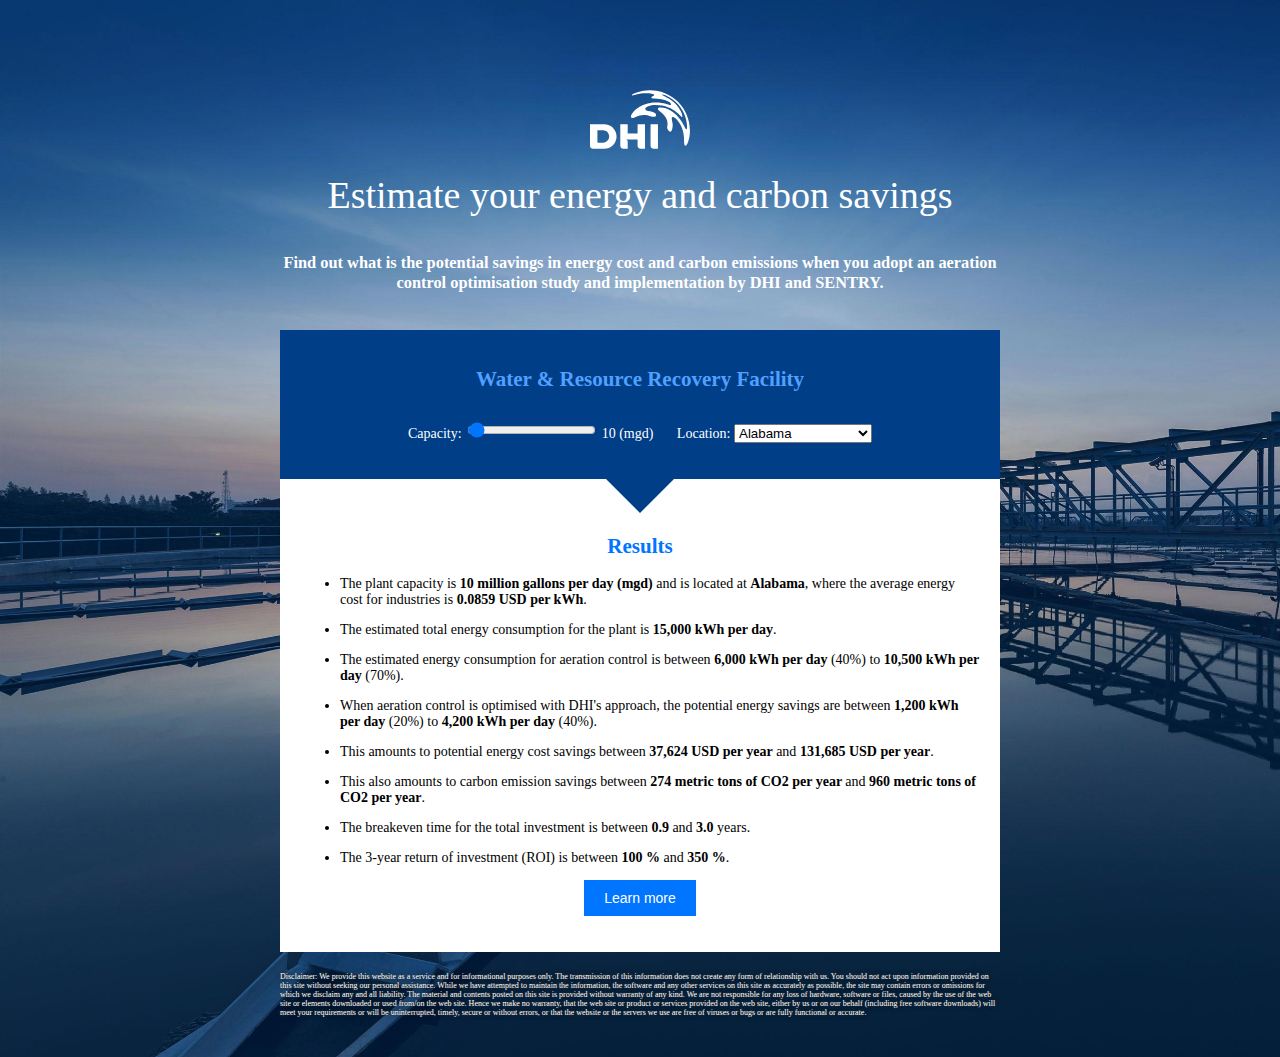
==== index.html @ 5b71ed50 "Update index.html" ====
<!doctype html>
<html lang="en">

<head>
    <meta charset="utf-8">
    <meta name="viewport" content="width=device-width, initial-scale=1">

    <style>
        body {
            font-family:
                /* @font-family */
                "Segoe UI";
            font-size: 14px;
	 margin: 0;
	padding: 0;
        }
    </style>

    <!-- Bootstrap core CSS -->
    <link href="/docs/5.0/dist/css/bootstrap.min.css" rel="stylesheet"
        integrity="sha384-EVSTQN3/azprG1Anm3QDgpJLIm9Nao0Yz1ztcQTwFspd3yD65VohhpuuCOmLASjC" crossorigin="anonymous">

    <title>DHI energy and carbon savings calculator</title>

</head>

<script src="https://cdn.jsdelivr.net/npm/bootstrap@5.2.1/dist/js/bootstrap.bundle.min.js"
    integrity="sha384-u1OknCvxWvY5kfmNBILK2hRnQC3Pr17a+RTT6rIHI7NnikvbZlHgTPOOmMi466C8"
    crossorigin="anonymous"></script>

<script src="ROICalculator.js"></script>

<body onload="calculateROI()">
    
    <div class="container" align="center" style="background-image: url('calc-background.jpg'); background-size: cover; padding-top:50px;">

        <div class="container" style="max-width: 720px; padding: 20px;">
            
            <div class="row" align="center" style="padding-top: 20px; padding-bottom: 20px;">
                <img width="100" height="59" src="DHI_Logo_White.svg">
            </div>

            <div class="row" align="center" style="color: white; padding-bottom: 20px;"><h1 style="font-weight: 200; font-size:38px; padding:0; margin:0;">Estimate your energy and carbon savings</h1></div>
            
            <div class="row" align="center" style="color: white; padding-bottom: 20px;"><h3>Find out what is the potential savings in energy cost and carbon emissions when you adopt an aeration control optimisation study and implementation by DHI and SENTRY.</h3></div>

            <!-- Calculator controls -->
            <div class="row" align="center" style="background-color: #003e88; color:#50a0ff; padding: 20px;"><strong style="display: block"><h2>Water & Resource Recovery Facility</h2></strong>
                <div class="col" style="padding-top: 10px; color: white; display: inline-block;" >Capacity: 
                    <input type="range" min="2" max="500" value="10" class="myslider" id="sliderRange"
                        oninput="showValue1(this.value)">
                    <label for="plantSize"><span id="plantSize">10</span></label><label> (mgd)</label>
                </div>
                <div class="col" style="padding-top: 10px; color: white; padding-left: 20px; display: inline;" >Location: 
                    <select id="plantLocation" onChange="calculateROI()"
                        style"="padding: 6px; margin-left: 0px; border-radius: 4px; text-decoration: none; line-height: 30px; min-width: 167px; border: solid black 1px;">
                        <option value=0.0859>Alabama</option>
                        <option value=0.1974>Alaska</option>
                        <option value=0.0791>Arizona</option>
                        <option value=0.0798>Arkansas</option>
                        <option value=0.1782>California</option>
                        <option value=0.0879>Colorado</option>
                        <option value=0.15>Connecticut</option>
                        <option value=0.0877>Delaware</option>
                        <option value=0.0708>District of Columbia</option>
                        <option value=0.0936>Florida</option>
                        <option value=0.1297>Georgia</option>
                        <option value=0.3709>Hawaii</option>
                        <option value=0.0797>Idaho</option>
                        <option value=0.0932>Illinois</option>
                        <option value=0.0937>Indiana</option>
                        <option value=0.0897>Iowa</option>
                        <option value=0.0864>Kansas</option>
                        <option value=0.0864>Kentucky</option>
                        <option value=0.0753>Louisiana</option>
                        <option value=0.1239>Maine</option>
                        <option value=0.105>Maryland</option>
                        <option value=0.18>Massachusetts</option>
                        <option value=0.0878>Michigan</option>
                        <option value=0.1017>Minnesota</option>
                        <option value=0.0704>Mississippi</option>
                        <option value=0.0929>Missouri</option>
                        <option value=0.0543>Montana</option>
                        <option value=0.0777>Nebraska</option>
                        <option value=0.0902>Nevada</option>
                        <option value=0.145>New Hampshire</option>
                        <option value=0.1299>New Jersey</option>
                        <option value=0.0648>New Mexico</option>
                        <option value=0.0765>New York</option>
                        <option value=0.0692>North Carolina</option>
                        <option value=0.0689>North Dakota</option>
                        <option value=0.0815>Ohio</option>
                        <option value=0.0761>Oklahoma</option>
                        <option value=0.0611>Oregon</option>
                        <option value=0.0853>Pennsylvania</option>
                        <option value=0.1741>Rhode Island</option>
                        <option value=0.0768>South Carolina</option>
                        <option value=0.0838>South Dakota</option>
                        <option value=0.071>Tennessee</option>
                        <option value=0.0752>Texas</option>
                        <option value=0.0672>Utah</option>
                        <option value=0.1229>Vermont</option>
                        <option value=0.0796>Virginia</option>
                        <option value=0.0559>Washington</option>
                        <option value=0.0718>West Virginia</option>
                        <option value=0.093>Wisconsin</option>
                        <option value=0.0675>Wyoming</option>
                    </select><br><br>
                </div>
            </div>

            <!-- Results -->
            <div class="row" style="background-color: white; padding-left: 20px; padding-right: 20px; padding-bottom: 20px;" align="center">
                <img src="calc-table-blue-arrow.svg"  alt="" width="10%">
                
                <h2 class="roiResultsTitle" id="roiResultsTitle"" style="color: #0075FF;"></h2>
                <div class="row" align="left">
                    <p class="roiAnalyticValue" id="energyCost"></p>
                </div>
                <div class="row" align="left">
                    <p class="roiAnalyticValue" id="totalEnergyConsumption"></p>
                </div>
                <div class="row" align="left">
                    <p class="roiAnalyticValue" id="aerationEnergyConsumption"></p>
                </div>
                <div class="row" align="left">
                    <p class="roiAnalyticValue" id="potentialAerationEnergyReduction"></p>
                </div>
                <div class="row" align="left">
                    <p class="roiAnalyticValue" id="potentialEnergySavings"></p>
                </div>
                <div class="row" align="left">
                    <p class="roiAnalyticValue" id="potentialCO2EmissionSavings"></p>
                </div>
                <div class="row" align="left">
                    <p class="roiAnalyticValue" id="feasibilityStudyInvestment"></p>
                </div>
                <div class="row" align="left">
                    <p class="roiAnalyticValue" id="implementationInvestment"></p>
                </div>
                <div class="row" align="left">
                    <p class="roiAnalyticValue" id="breakevenTime"></p>
                </div>
                <div class="row" align="left">
                    <p class="roiAnalyticValue" id="3YearROI"></p>
                </div>
                <div class="row">
                    <button type="button" class="btn btn-primary" style="background-color: #0075FF; padding: 10px 20px; cursor: pointer; border: 0; color: white; font-size:14px;" onclick="window.location.href='https://ocean.dhigroup.com/WEFTEC-2022/';">Learn more</button>
                </div><br>
            </div>
            
            <!-- Disclaimer -->
            <div class="row" align="left" style="font-size: 8px; color: white; text-shadow: 0 0 5px #333, 0 0 2px #333; padding-top: 20px; padding-bottom: 20px;" id="disclaimer">Disclaimer: We provide this website as a service
                    and for informational purposes only.
                    The transmission of this information does not create any form of relationship with us. You
                    should not act upon information provided on this site without seeking our personal
                    assistance. While we have attempted to maintain the information, the software and any other
                    services on this site as accurately as possible, the site may contain errors or omissions
                    for which we disclaim any and all liability. The material and contents posted on this site
                    is provided without warranty of any kind.

                    We are not responsible for any loss of hardware, software or files, caused by the use of the
                    web site or elements downloaded or used from/on the web site. Hence we make no warranty,
                    that the web site or product or services provided on the web site, either by us or on our
                    behalf (including free software downloads) will meet your requirements or will be
                    uninterrupted, timely, secure or without errors, or that the website or the servers we use
                    are free of viruses or bugs or are fully functional or accurate.
            </div>
            
        </div>
    </div>
</body>
</html>
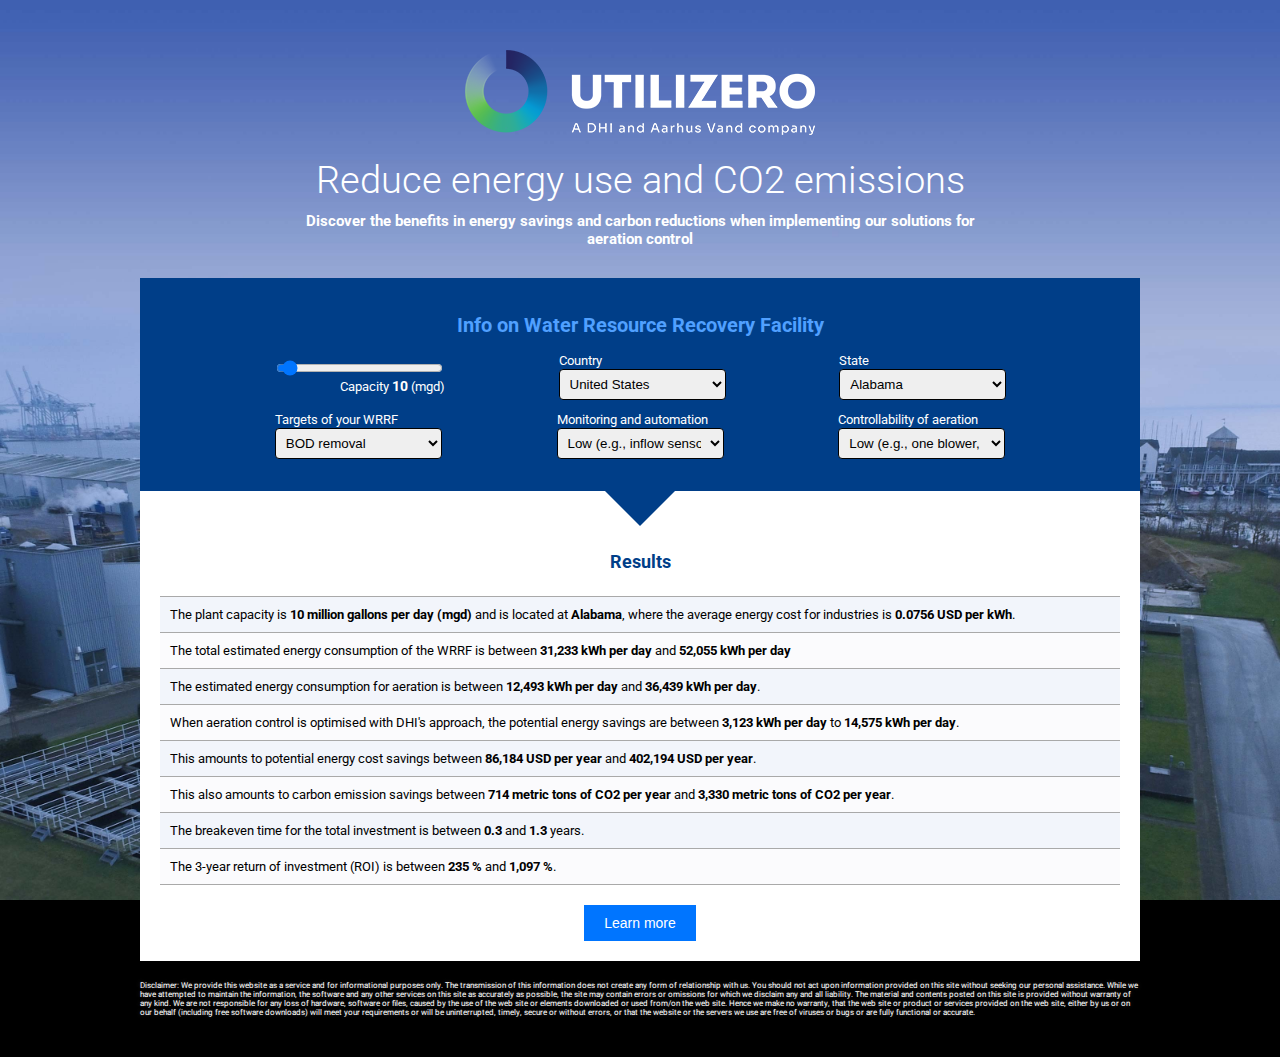
==== commit 8d5f8072: "Updated version of Utilizero" ====
--- a/index.html
+++ b/index.html
@@ -1,173 +1,171 @@
-<!doctype html>
+<!DOCTYPE html>
 <html lang="en">
+  <head>
+    <meta charset="utf-8" />
+    <title>Utilizero & DHI energy and carbon savings calculator</title>
+    <meta name="viewport" content="width=device-width, initial-scale=1.0" />
+    <link
+      href="https://fonts.googleapis.com/css2?family=Roboto:wght@100;300;400;500;700&display=swap"
+      rel="stylesheet"
+    />
+    <link
+      rel="icon"
+      type="image/x-icon"
+      href="images/UTILIZERO_Logo_Tagline_Transparent_NEG_RGB_64px.png"
+    />
+    <link href="/css/styles.css" rel="stylesheet" />
+  </head>
 
-<head>
-    <meta charset="utf-8">
-    <meta name="viewport" content="width=device-width, initial-scale=1">
+  <body>
+    <div class="container">
+      <img
+        class="logo"
+        src="images/UTILIZERO_Logo_Tagline_Transparent_NEG_RGB_350.png"
+      />
+      <h1>Reduce energy use and CO2 emissions</h1>
+      <h3>
+        Discover the benefits in energy savings and carbon reductions when
+        implementing our solutions for aeration control​
+      </h3>
 
-    <style>
-        body {
-            font-family:
-                /* @font-family */
-                "Segoe UI";
-            font-size: 14px;
-	 margin: 0;
-	padding: 0;
-        }
-    </style>
+      <div class="contentHeader">
+        <h2>Info on Water Resource Recovery Facility</h2>
 
-    <!-- Bootstrap core CSS -->
-    <link href="/docs/5.0/dist/css/bootstrap.min.css" rel="stylesheet"
-        integrity="sha384-EVSTQN3/azprG1Anm3QDgpJLIm9Nao0Yz1ztcQTwFspd3yD65VohhpuuCOmLASjC" crossorigin="anonymous">
+        <div class="controlsContainer">
+          <div class="controlItem rowFlex">
+            <label for="range"
+              >Capacity
+              <span class="ab">
+                <span class="plantSize" id="plantSize">10</span>
+                <span>(mgd)</span>
+              </span></label
+            >
+            <input
+              type="range"
+              name="range"
+              min="2"
+              max="200"
+              value="10"
+              class="capacityRange"
+              oninput="showValue1(this.value)"
+            />
+          </div>
 
-    <title>DHI energy and carbon savings calculator</title>
+          <div class="controlItem">
+            <label>Country</label>
+            <select class="plantLocation" id="plantWRRF">
+              <option>United States</option>
+            </select>
+          </div>
 
-</head>
+          <div class="controlItem">
+            <label>State</label>
+            <select
+              class="plantLocation"
+              id="plantLocation"
+              onChange="calculateROI()"
+            ></select>
+          </div>
+        </div>
 
-<script src="https://cdn.jsdelivr.net/npm/bootstrap@5.2.1/dist/js/bootstrap.bundle.min.js"
-    integrity="sha384-u1OknCvxWvY5kfmNBILK2hRnQC3Pr17a+RTT6rIHI7NnikvbZlHgTPOOmMi466C8"
-    crossorigin="anonymous"></script>
+        <div class="controlsContainer">
+          <div class="controlItem">
+            <label>Targets of your WRRF</label>
+            <select
+              class="plantLocation"
+              id="plantTargetType"
+              onChange="calculateROI()"
+            >
+              <option value="type1">BOD removal</option>
+              <option value="type2">BOD, NH4-N removal</option>
+              <option value="type3">BOD, N removal</option>
+              <option value="type4">BOD, N, P removal</option>
+            </select>
+          </div>
 
-<script src="ROICalculator.js"></script>
+          <div class="controlItem">
+            <label>Monitoring and automation</label>
+            <select
+              class="plantLocation"
+              id="plantAutomationLevel"
+              onChange="calculateROI()"
+            >
+              <option value="type1">Low (e.g., inflow sensors)</option>
+              <option value="type2">
+                Medium (e.g., DO sensors in process tanks, SCADA for part of the
+                plant)
+              </option>
+              <option value="type3">
+                High (e.g., NH4 sensors in process tanks, airflow sensors, SCADA
+                for the full plant)
+              </option>
+            </select>
+          </div>
 
-<body onload="calculateROI()">
-    
-    <div class="container" align="center" style="background-image: url('calc-background.jpg'); background-size: cover; padding-top:50px;">
+          <div class="controlItem">
+            <label>Controllability of aeration</label>
+            <select
+              class="plantLocation"
+              id="plantAerationLevel"
+              onChange="calculateROI()"
+            >
+              <option value="type1">
+                Low (e.g., one blower, aeration is also used for mixing)
+              </option>
+              <option value="type2">
+                Medium (e.g., multiple blowers, mixers)
+              </option>
+              <option value="type3">
+                High (e.g., multiple high-efficiency blowers, mixers, valve
+                regulation)
+              </option>
+            </select>
+          </div>
+        </div>
+      </div>
 
-        <div class="container" style="max-width: 720px; padding: 20px;">
-            
-            <div class="row" align="center" style="padding-top: 20px; padding-bottom: 20px;">
-                <img width="100" height="59" src="DHI_Logo_White.svg">
-            </div>
+      <div class="content">
+        <div class="contentArrowDown"></div>
+        <h4 class="roiResultsTitle" id="roiResultsTitle"></h4>
+        <ul class="roiAnalyticValues">
+          <li id="energyCost"></li>
+          <li id="totalEnergyConsumption"></li>
+          <li id="aerationEnergyConsumption"></li>
+          <li id="potentialAerationEnergyReduction"></li>
+          <li id="potentialEnergySavings"></li>
+          <li id="potentialCO2EmissionSavings"></li>
+          <li id="breakevenTime"></li>
+          <li id="3YearROI"></li>
+        </ul>
+        <button
+          type="button"
+          class="learnMore"
+          onclick="location.href='mailto:info@utilizero.com?subject=I am interested in saving energy and reducing CO2 footprint';"
+        >
+          Learn more
+        </button>
+      </div>
 
-            <div class="row" align="center" style="color: white; padding-bottom: 20px;"><h1 style="font-weight: 200; font-size:38px; padding:0; margin:0;">Estimate your energy and carbon savings</h1></div>
-            
-            <div class="row" align="center" style="color: white; padding-bottom: 20px;"><h3>Find out what is the potential savings in energy cost and carbon emissions when you adopt an aeration control optimisation study and implementation by DHI and SENTRY.</h3></div>
+      <div class="disclaimer">
+        Disclaimer: We provide this website as a service and for informational
+        purposes only. The transmission of this information does not create any
+        form of relationship with us. You should not act upon information
+        provided on this site without seeking our personal assistance. While we
+        have attempted to maintain the information, the software and any other
+        services on this site as accurately as possible, the site may contain
+        errors or omissions for which we disclaim any and all liability. The
+        material and contents posted on this site is provided without warranty
+        of any kind. We are not responsible for any loss of hardware, software
+        or files, caused by the use of the web site or elements downloaded or
+        used from/on the web site. Hence we make no warranty, that the web site
+        or product or services provided on the web site, either by us or on our
+        behalf (including free software downloads) will meet your requirements
+        or will be uninterrupted, timely, secure or without errors, or that the
+        website or the servers we use are free of viruses or bugs or are fully
+        functional or accurate.
+      </div>
+    </div>
 
-            <!-- Calculator controls -->
-            <div class="row" align="center" style="background-color: #003e88; color:#50a0ff; padding: 20px;"><strong style="display: block"><h2>Water & Resource Recovery Facility</h2></strong>
-                <div class="col" style="padding-top: 10px; color: white; display: inline-block;" >Capacity: 
-                    <input type="range" min="2" max="500" value="10" class="myslider" id="sliderRange"
-                        oninput="showValue1(this.value)">
-                    <label for="plantSize"><span id="plantSize">10</span></label><label> (mgd)</label>
-                </div>
-                <div class="col" style="padding-top: 10px; color: white; padding-left: 20px; display: inline;" >Location: 
-                    <select id="plantLocation" onChange="calculateROI()"
-                        style"="padding: 6px; margin-left: 0px; border-radius: 4px; text-decoration: none; line-height: 30px; min-width: 167px; border: solid black 1px;">
-                        <option value=0.0859>Alabama</option>
-                        <option value=0.1974>Alaska</option>
-                        <option value=0.0791>Arizona</option>
-                        <option value=0.0798>Arkansas</option>
-                        <option value=0.1782>California</option>
-                        <option value=0.0879>Colorado</option>
-                        <option value=0.15>Connecticut</option>
-                        <option value=0.0877>Delaware</option>
-                        <option value=0.0708>District of Columbia</option>
-                        <option value=0.0936>Florida</option>
-                        <option value=0.1297>Georgia</option>
-                        <option value=0.3709>Hawaii</option>
-                        <option value=0.0797>Idaho</option>
-                        <option value=0.0932>Illinois</option>
-                        <option value=0.0937>Indiana</option>
-                        <option value=0.0897>Iowa</option>
-                        <option value=0.0864>Kansas</option>
-                        <option value=0.0864>Kentucky</option>
-                        <option value=0.0753>Louisiana</option>
-                        <option value=0.1239>Maine</option>
-                        <option value=0.105>Maryland</option>
-                        <option value=0.18>Massachusetts</option>
-                        <option value=0.0878>Michigan</option>
-                        <option value=0.1017>Minnesota</option>
-                        <option value=0.0704>Mississippi</option>
-                        <option value=0.0929>Missouri</option>
-                        <option value=0.0543>Montana</option>
-                        <option value=0.0777>Nebraska</option>
-                        <option value=0.0902>Nevada</option>
-                        <option value=0.145>New Hampshire</option>
-                        <option value=0.1299>New Jersey</option>
-                        <option value=0.0648>New Mexico</option>
-                        <option value=0.0765>New York</option>
-                        <option value=0.0692>North Carolina</option>
-                        <option value=0.0689>North Dakota</option>
-                        <option value=0.0815>Ohio</option>
-                        <option value=0.0761>Oklahoma</option>
-                        <option value=0.0611>Oregon</option>
-                        <option value=0.0853>Pennsylvania</option>
-                        <option value=0.1741>Rhode Island</option>
-                        <option value=0.0768>South Carolina</option>
-                        <option value=0.0838>South Dakota</option>
-                        <option value=0.071>Tennessee</option>
-                        <option value=0.0752>Texas</option>
-                        <option value=0.0672>Utah</option>
-                        <option value=0.1229>Vermont</option>
-                        <option value=0.0796>Virginia</option>
-                        <option value=0.0559>Washington</option>
-                        <option value=0.0718>West Virginia</option>
-                        <option value=0.093>Wisconsin</option>
-                        <option value=0.0675>Wyoming</option>
-                    </select><br><br>
-                </div>
-            </div>
-
-            <!-- Results -->
-            <div class="row" style="background-color: white; padding-left: 20px; padding-right: 20px; padding-bottom: 20px;" align="center">
-                <img src="calc-table-blue-arrow.svg"  alt="" width="10%">
-                
-                <h2 class="roiResultsTitle" id="roiResultsTitle"" style="color: #0075FF;"></h2>
-                <div class="row" align="left">
-                    <p class="roiAnalyticValue" id="energyCost"></p>
-                </div>
-                <div class="row" align="left">
-                    <p class="roiAnalyticValue" id="totalEnergyConsumption"></p>
-                </div>
-                <div class="row" align="left">
-                    <p class="roiAnalyticValue" id="aerationEnergyConsumption"></p>
-                </div>
-                <div class="row" align="left">
-                    <p class="roiAnalyticValue" id="potentialAerationEnergyReduction"></p>
-                </div>
-                <div class="row" align="left">
-                    <p class="roiAnalyticValue" id="potentialEnergySavings"></p>
-                </div>
-                <div class="row" align="left">
-                    <p class="roiAnalyticValue" id="potentialCO2EmissionSavings"></p>
-                </div>
-                <div class="row" align="left">
-                    <p class="roiAnalyticValue" id="feasibilityStudyInvestment"></p>
-                </div>
-                <div class="row" align="left">
-                    <p class="roiAnalyticValue" id="implementationInvestment"></p>
-                </div>
-                <div class="row" align="left">
-                    <p class="roiAnalyticValue" id="breakevenTime"></p>
-                </div>
-                <div class="row" align="left">
-                    <p class="roiAnalyticValue" id="3YearROI"></p>
-                </div>
-                <div class="row">
-                    <button type="button" class="btn btn-primary" style="background-color: #0075FF; padding: 10px 20px; cursor: pointer; border: 0; color: white; font-size:14px;" onclick="window.location.href='https://ocean.dhigroup.com/WEFTEC-2022/';">Learn more</button>
-                </div><br>
-            </div>
-            
-            <!-- Disclaimer -->
-            <div class="row" align="left" style="font-size: 8px; color: white; text-shadow: 0 0 5px #333, 0 0 2px #333; padding-top: 20px; padding-bottom: 20px;" id="disclaimer">Disclaimer: We provide this website as a service
-                    and for informational purposes only.
-                    The transmission of this information does not create any form of relationship with us. You
-                    should not act upon information provided on this site without seeking our personal
-                    assistance. While we have attempted to maintain the information, the software and any other
-                    services on this site as accurately as possible, the site may contain errors or omissions
-                    for which we disclaim any and all liability. The material and contents posted on this site
-                    is provided without warranty of any kind.
-
-                    We are not responsible for any loss of hardware, software or files, caused by the use of the
-                    web site or elements downloaded or used from/on the web site. Hence we make no warranty,
-                    that the web site or product or services provided on the web site, either by us or on our
-                    behalf (including free software downloads) will meet your requirements or will be
-                    uninterrupted, timely, secure or without errors, or that the website or the servers we use
-                    are free of viruses or bugs or are fully functional or accurate.
-            </div>
-            
-        </div>
-    </div>
-</body>
+    <script src="/js/ROICalculator.js"></script>
+  </body>
 </html>
--- a/css/styles.css
+++ b/css/styles.css
@@ -0,0 +1,179 @@
+html,
+body {
+  height: 100%;
+  width: 100%;
+  padding: 0;
+  margin: 0;
+}
+body {
+  font-family: 'Roboto';
+  font-size: 13px;
+  background: black url('../images/background-4k-fakesky.jpg') center center
+    no-repeat;
+  -webkit-background-size: cover;
+  -moz-background-size: cover;
+  -o-background-size: cover;
+  background-size: cover;
+  background-attachment: fixed;
+}
+img.logo {
+  text-align: center;
+  padding: 30px 0 20px 0;
+}
+h1 {
+  color: #fff;
+  font-weight: 300;
+  font-size: 38px;
+  padding: 0;
+  margin: 0;
+}
+h2 {
+  color: #50a0ff;
+}
+h3 {
+  color: #fff;
+  padding: 10px 0 30px 0;
+  max-width: 720px;
+  margin: 0 auto;
+}
+h4 {
+  color: #003e88;
+  font-size: 1.4em;
+  text-align: center;
+}
+.container {
+  max-width: 1000px;
+  margin: 0 auto;
+  padding: 20px;
+  text-align: center;
+}
+.contentHeader {
+  background-color: #003e88;
+  color: #fff;
+  padding: 20px;
+}
+.content {
+  background-color: white;
+  padding: 0 20px 20px 20px;
+  text-align: left;
+}
+.contentArrowDown {
+  display: block;
+  margin: 0 auto;
+  width: 0;
+  height: 0;
+  border-left: 35px solid transparent;
+  border-right: 35px solid transparent;
+  border-top: 35px solid #003e88;
+  font-size: 0;
+  line-height: 0;
+}
+.controlsContainer {
+  display: flex;
+  flex-direction: row;
+  justify-content: space-evenly;
+  align-items: center;
+  margin: 12px 0;
+}
+.controlsContainer .controlItem {
+  display: flex;
+  align-items: start;
+  flex-direction: column;
+}
+.controlsContainer .controlItem.rowFlex {
+  flex-direction: row;
+  align-items: end;
+  flex-direction: column-reverse;
+}
+.controlItem label {
+  line-height: 16px;
+}
+​ .roiResultsTitle {
+  color: #0075ff;
+}
+select.plantLocation {
+  padding: 6px;
+  margin-left: 0px;
+  border-radius: 4px;
+  text-decoration: none;
+  line-height: 30px;
+  min-width: 167px;
+  max-width: 167px;
+  border: solid black 1px;
+}
+ul.roiAnalyticValues {
+  padding: 0;
+  margin: 0;
+  list-style: none;
+}
+
+ul.roiAnalyticValues li:first-child {
+  border-top: 1px solid darkgray;
+}
+ul.roiAnalyticValues li {
+  margin: 0px 0;
+  padding: 10px;
+  border-bottom: 1px solid darkgray;
+}
+ul.roiAnalyticValues li::marker {
+  font-size: 150%;
+  font-weight: bold;
+  margin: 0;
+  color: #003e88;
+}
+ul.roiAnalyticValues li:nth-child(even) {
+  background-color: rgba(233, 236, 243, 0.2);
+}
+ul.roiAnalyticValues li:nth-child(odd) {
+  background-color: rgba(8, 62, 180, 0.05);
+}
+div.roiAnalyticValue ul li > strong {
+  font-size: 14px;
+}
+.disclaimer {
+  font-size: 8px;
+  color: white;
+  text-shadow: 0 0 5px #333, 0 0 2px #333;
+  padding-top: 20px;
+  padding-bottom: 20px;
+  text-align: left;
+}
+button.learnMore {
+  background-color: #0075ff;
+  margin: 20px auto 0 auto;
+  padding: 10px 20px;
+  cursor: pointer;
+  border: 0;
+  color: white;
+  font-size: 14px;
+  display: block;
+}
+.plantSize {
+  width: 25px;
+  font-size: 14px;
+  font-weight: 700;
+}
+.capacityRange {
+  min-width: 167px;
+}
+
+@media screen and (max-width: 720px) {
+  .controlsContainer {
+    flex-flow: column;
+    margin: 0;
+  }
+  .controlsContainer .controlItem {
+    padding: 5px 0;
+    align-items: baseline;
+    flex-direction: column;
+  }
+  .controlsContainer .plantSize {
+    margin: 0 auto;
+  }
+  select.plantLocation,
+  .capacityRange {
+    width: calc(100vw - 100px);
+    min-width: 100%;
+    max-width: 100%;
+  }
+}
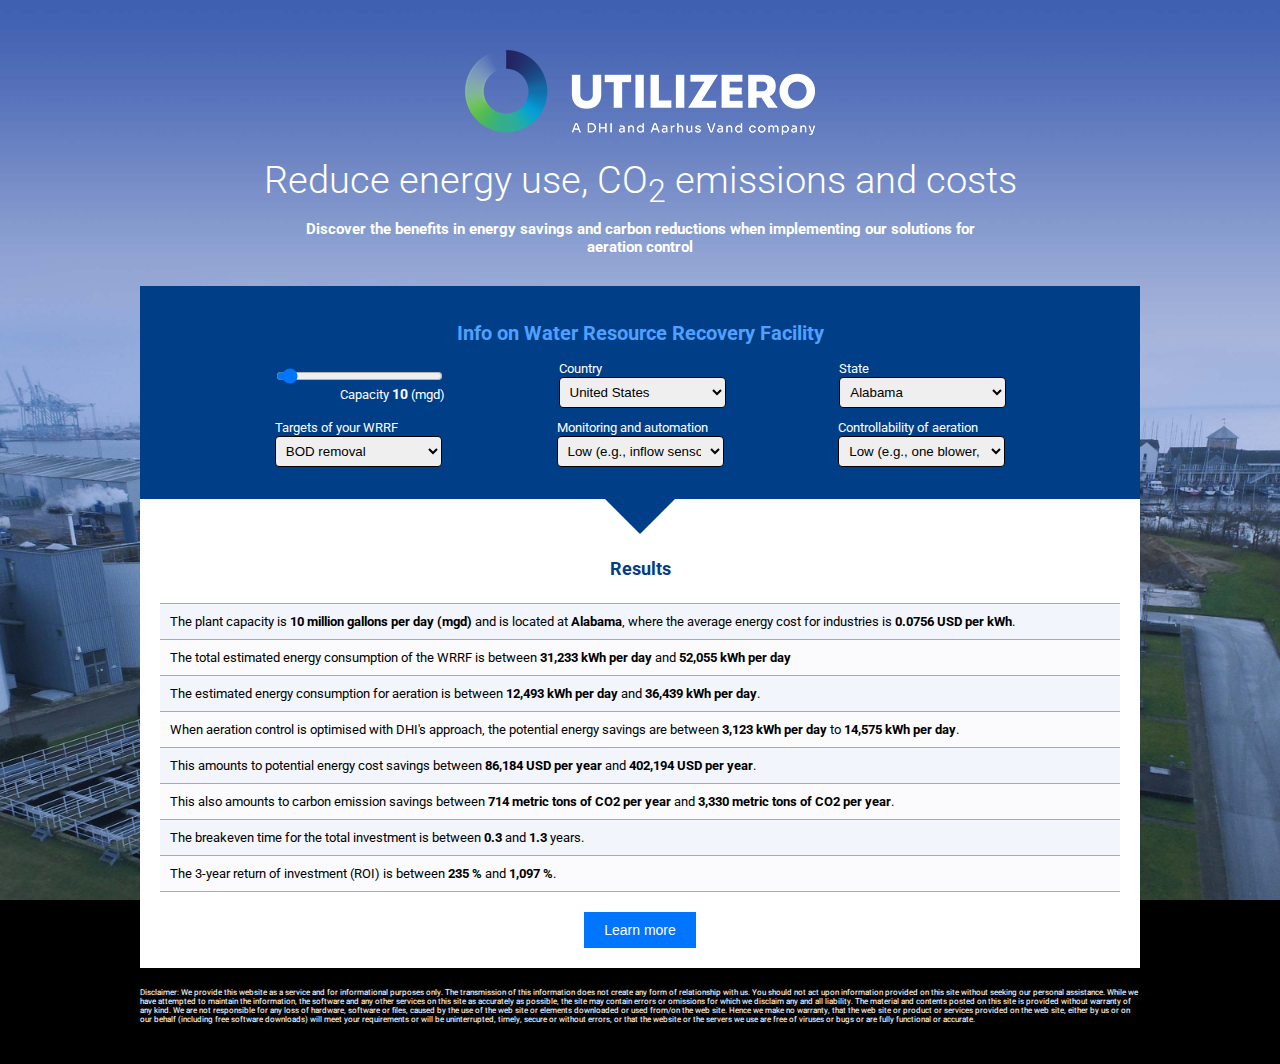
==== commit 611241fe: "Update index.html" ====
--- a/index.html
+++ b/index.html
@@ -13,7 +13,7 @@
       type="image/x-icon"
       href="images/UTILIZERO_Logo_Tagline_Transparent_NEG_RGB_64px.png"
     />
-    <link href="/css/styles.css" rel="stylesheet" />
+    <link href="./css/styles.css" rel="stylesheet" />
   </head>
 
   <body>
@@ -22,7 +22,7 @@
         class="logo"
         src="images/UTILIZERO_Logo_Tagline_Transparent_NEG_RGB_350.png"
       />
-      <h1>Reduce energy use and CO2 emissions</h1>
+      <h1>Reduce energy use, CO<sub>2</sub> emissions and costs</h1>
       <h3>
         Discover the benefits in energy savings and carbon reductions when
         implementing our solutions for aeration control​
@@ -166,6 +166,6 @@
       </div>
     </div>
 
-    <script src="/js/ROICalculator.js"></script>
+    <script src="./js/ROICalculator.js"></script>
   </body>
 </html>
--- a/css/styles.css
+++ b/css/styles.css
@@ -19,6 +19,8 @@
 img.logo {
   text-align: center;
   padding: 30px 0 20px 0;
+  max-width: 350px;
+  width: 100%;
 }
 h1 {
   color: #fff;
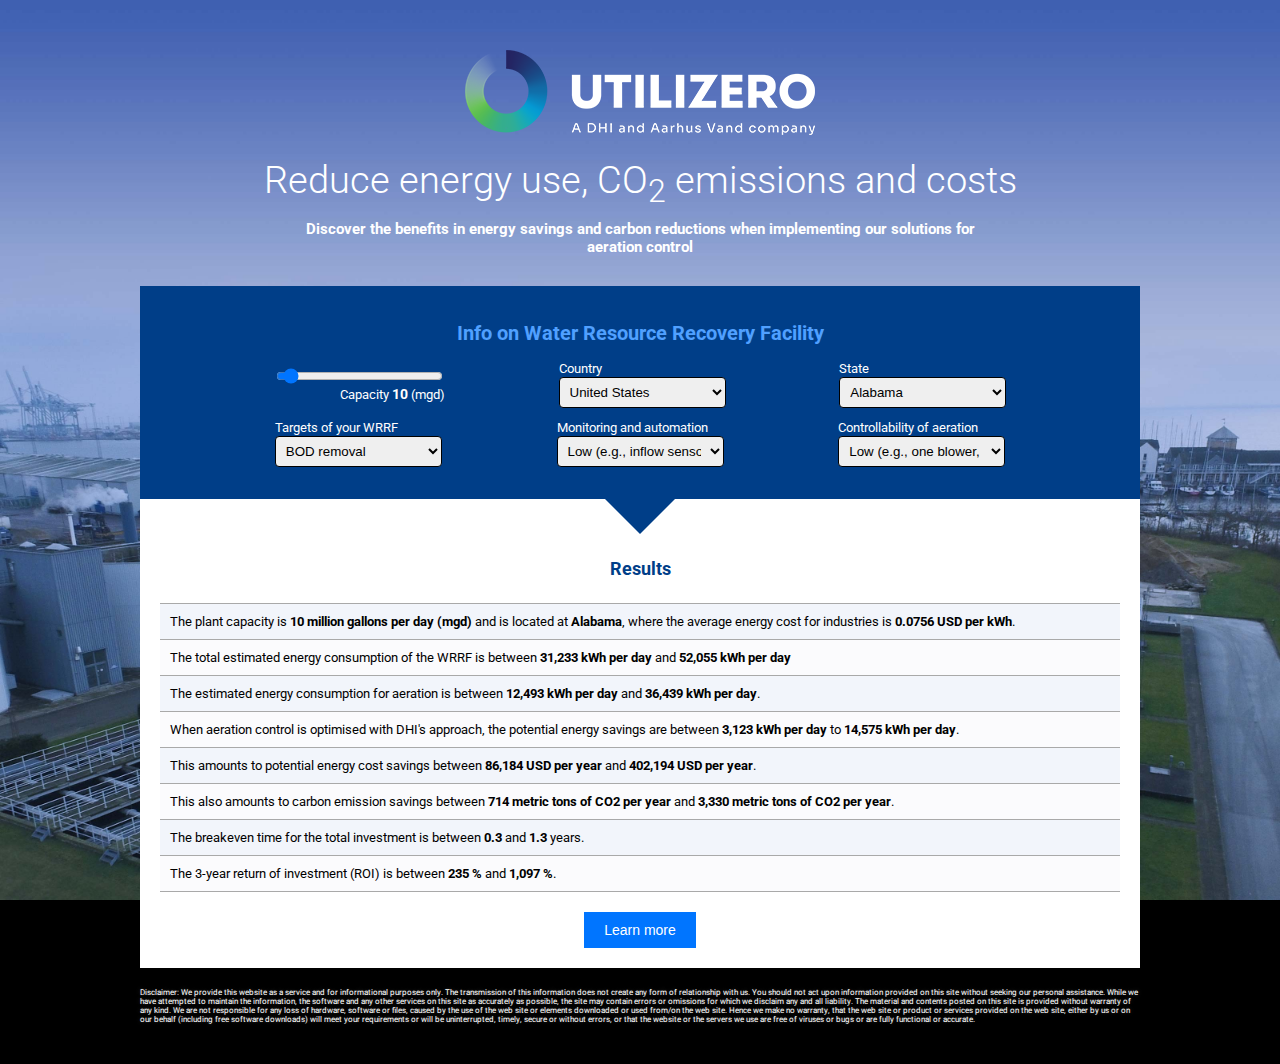
==== commit 7d95d306: "Update index.html" ====
--- a/index.html
+++ b/index.html
@@ -43,7 +43,7 @@
             <input
               type="range"
               name="range"
-              min="2"
+              min="1"
               max="200"
               value="10"
               class="capacityRange"
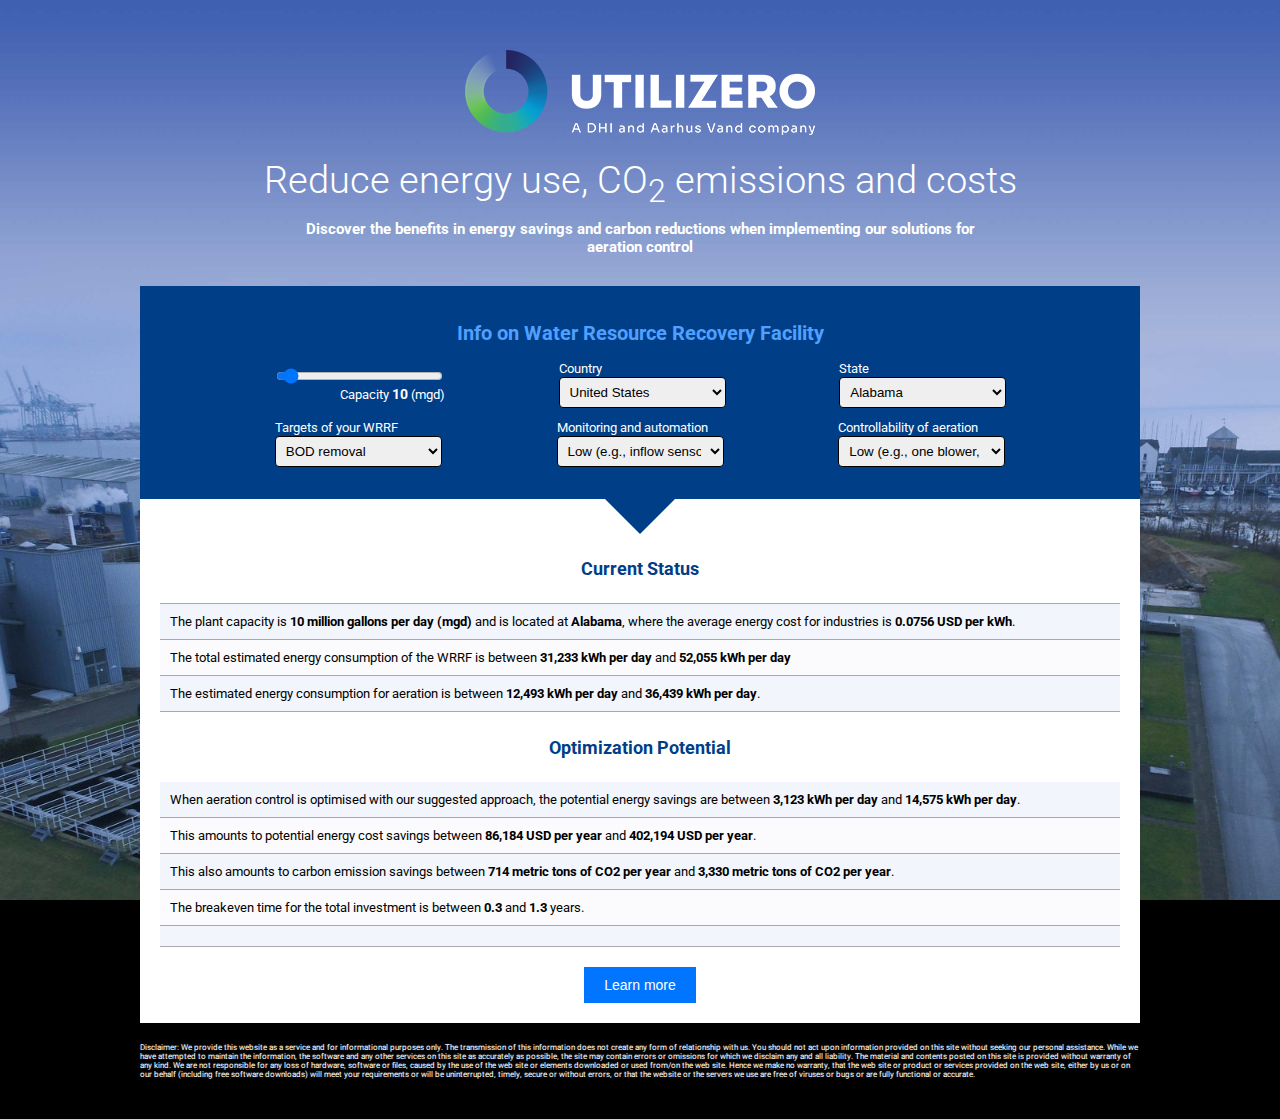
==== commit 1548924f: "Update index.html" ====
--- a/index.html
+++ b/index.html
@@ -131,7 +131,8 @@
           <li id="energyCost"></li>
           <li id="totalEnergyConsumption"></li>
           <li id="aerationEnergyConsumption"></li>
-          <li id="potentialAerationEnergyReduction"></li>
+         <h4 class="roiOptimizationTitle" id="roiOptimizationTitle"></h4>
+          <li id="potentialAerationEnergyReduction"></li>       
           <li id="potentialEnergySavings"></li>
           <li id="potentialCO2EmissionSavings"></li>
           <li id="breakevenTime"></li>
--- a/css/styles.css
+++ b/css/styles.css
@@ -93,6 +93,9 @@
 ​ .roiResultsTitle {
   color: #0075ff;
 }
+​ .roiOptimizationTitle {
+  color: #0075ff;
+}
 select.plantLocation {
   padding: 6px;
   margin-left: 0px;
